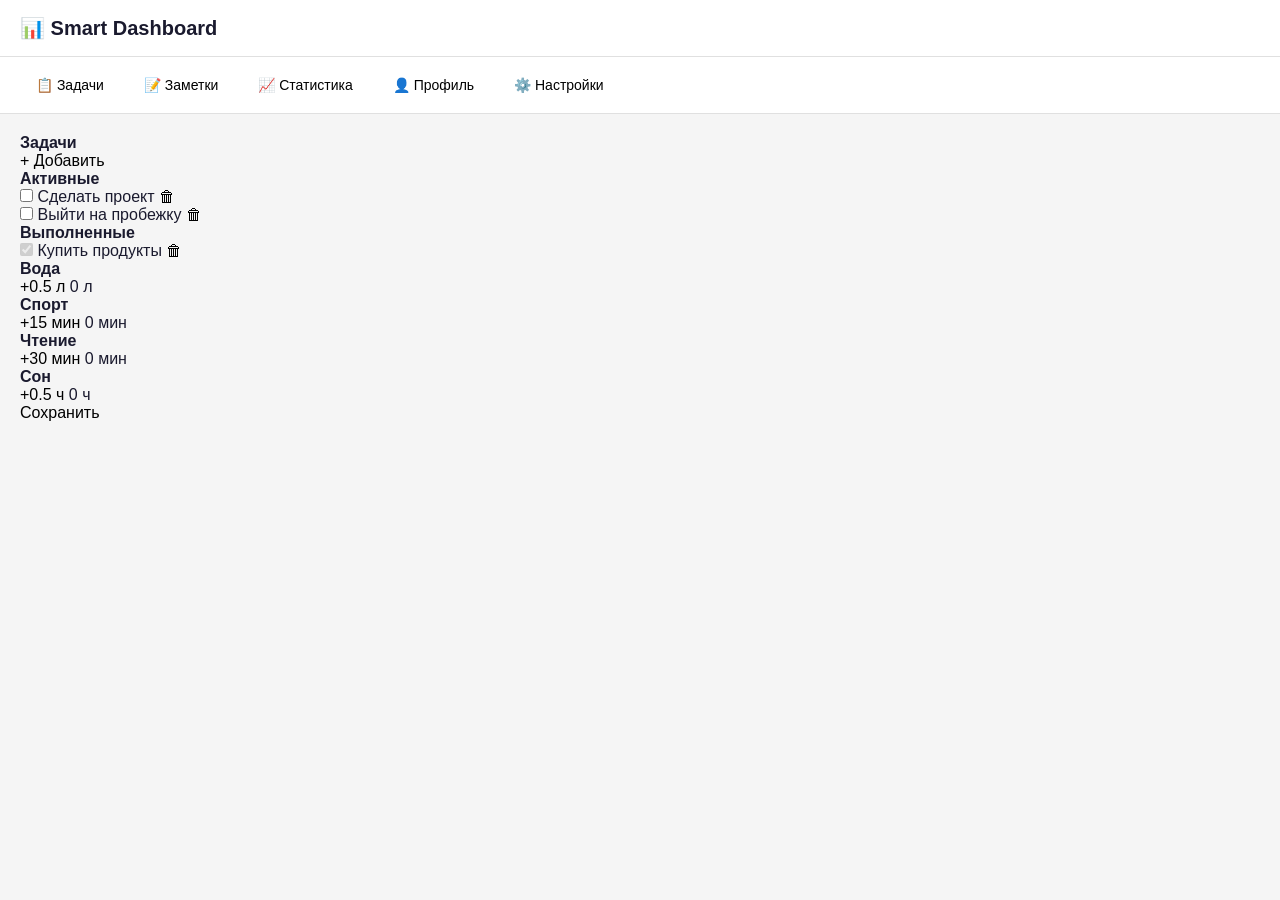
==== public/index.html @ 9a1adb39 "commit" ====
<!DOCTYPE html>
<html lang="ru">
    <head>
        <meta charset="UTF-8" />

        <!-- Адаптация под мобильные устройства -->
        <meta name="viewport" content="width=device-width, initial-scale=1.0" />

        <!-- Цвет верхней панели браузера (дублирует theme_color из manifest) -->
        <meta name="theme-color" content="#1e1e1e" />

        <!-- Описание приложения -->
        <meta name="description" content="Smart Dashboard PWA" />

        <!-- Подключение manifest -->
        <link rel="manifest" href="/manifest.json" />

        <!-- Иконка -->
        <link rel="icon" href="/favicon.ico" />

        <!-- Поддержка iOS -->
        <link rel="apple-touch-icon" href="/icons/apple-touch-icon.png" />
        <meta name="apple-mobile-web-app-capable" content="yes" />
        <meta name="apple-mobile-web-app-status-bar-style" content="black-translucent" />

        <!-- Стили -->
        <link rel="stylesheet" href="/src/styles/reset.css" />
        <link rel="stylesheet" href="/src/styles/variables.css" />
        <link rel="stylesheet" href="/src/styles/main.css" />

        <title>Smart Dashboard</title>
    </head>
<body>

  <!-- Корневой контейнер SPA -->
  <div id="app"></div>

  <!-- Основной JS (точка входа) -->
  <script type="module" src="/src/main.js"></script>

</body>
</html>
---- src/styles/variables.css ----
:root {
    --primary-purple: #8b5cf6;
    --primary-blue: #3b82f6;
    --primary-green: #10b981;
    --primary-orange: #f59e0b;
    
    --bg-dark: #121212;
    --surface-dark: #1e1e2e;
    --text-dark: #ffffff;
    
    --bg-light: #f5f5f5;
    --surface-light: #ffffff;
    --text-light: #1a1a2e;
}
---- src/styles/main.css ----
* {
    margin: 0;
    padding: 0;
    box-sizing: border-box;
}

body {
    font-family: -apple-system, BlinkMacSystemFont, 'Segoe UI', Roboto, sans-serif;
    transition: background-color 0.3s, color 0.3s;
}

.app-container {
    min-height: 100vh;
    display: flex;
    flex-direction: column;
}

.app-header {
    display: flex;
    justify-content: space-between;
    align-items: center;
    padding: 16px 20px;
    background: rgba(0, 0, 0, 0.1);
    backdrop-filter: blur(10px);
    position: sticky;
    top: 0;
    z-index: 100;
}

.app-header h1 {
    font-size: 20px;
}

.menu-toggle {
    display: none;
    background: none;
    border: none;
    font-size: 24px;
    cursor: pointer;
}

.app-nav {
    display: flex;
    gap: 8px;
    padding: 12px 20px;
    background: rgba(0, 0, 0, 0.05);
    flex-wrap: wrap;
}

.nav-btn {
    background: none;
    border: none;
    padding: 8px 16px;
    border-radius: 24px;
    cursor: pointer;
    font-size: 14px;
    transition: all 0.2s;
}

.nav-btn.active {
    background: #8b5cf6;
    color: white;
}

.main-content {
    flex: 1;
    padding: 20px;
}

/* Мобильная адаптация */
@media (max-width: 768px) {
    .menu-toggle {
        display: block;
    }
    
    .app-nav {
        display: none;
        flex-direction: column;
        position: absolute;
        top: 60px;
        left: 0;
        right: 0;
        background: #1e1e2e;
        z-index: 99;
        box-shadow: 0 4px 12px rgba(0,0,0,0.3);
    }
    
    .app-nav.open {
        display: flex;
    }
    
    .nav-btn {
        padding: 12px 20px;
        width: 100%;
        text-align: left;
    }
    
    .main-content {
        padding: 16px;
    }
}

/* Светлая тема */
.light-theme {
    background: #f5f5f5;
    color: #1a1a2e;
}

.light-theme .app-header {
    background: #ffffff;
    border-bottom: 1px solid #e0e0e0;
}

.light-theme .app-nav {
    background: #ffffff;
    border-bottom: 1px solid #e0e0e0;
}

.light-theme .nav-btn.active {
    background: #8b5cf6;
    color: white;
}

/* Тёмная тема */
.dark-theme {
    background: #121212;
    color: #ffffff;
}

.dark-theme .app-header {
    background: #1e1e2e;
    border-bottom: 1px solid #2a2a3a;
}

.dark-theme .app-nav {
    background: #1e1e2e;
}

.dark-theme .nav-btn {
    color: #a0a0b0;
}

.dark-theme .nav-btn.active {
    background: #8b5cf6;
    color: white;
}
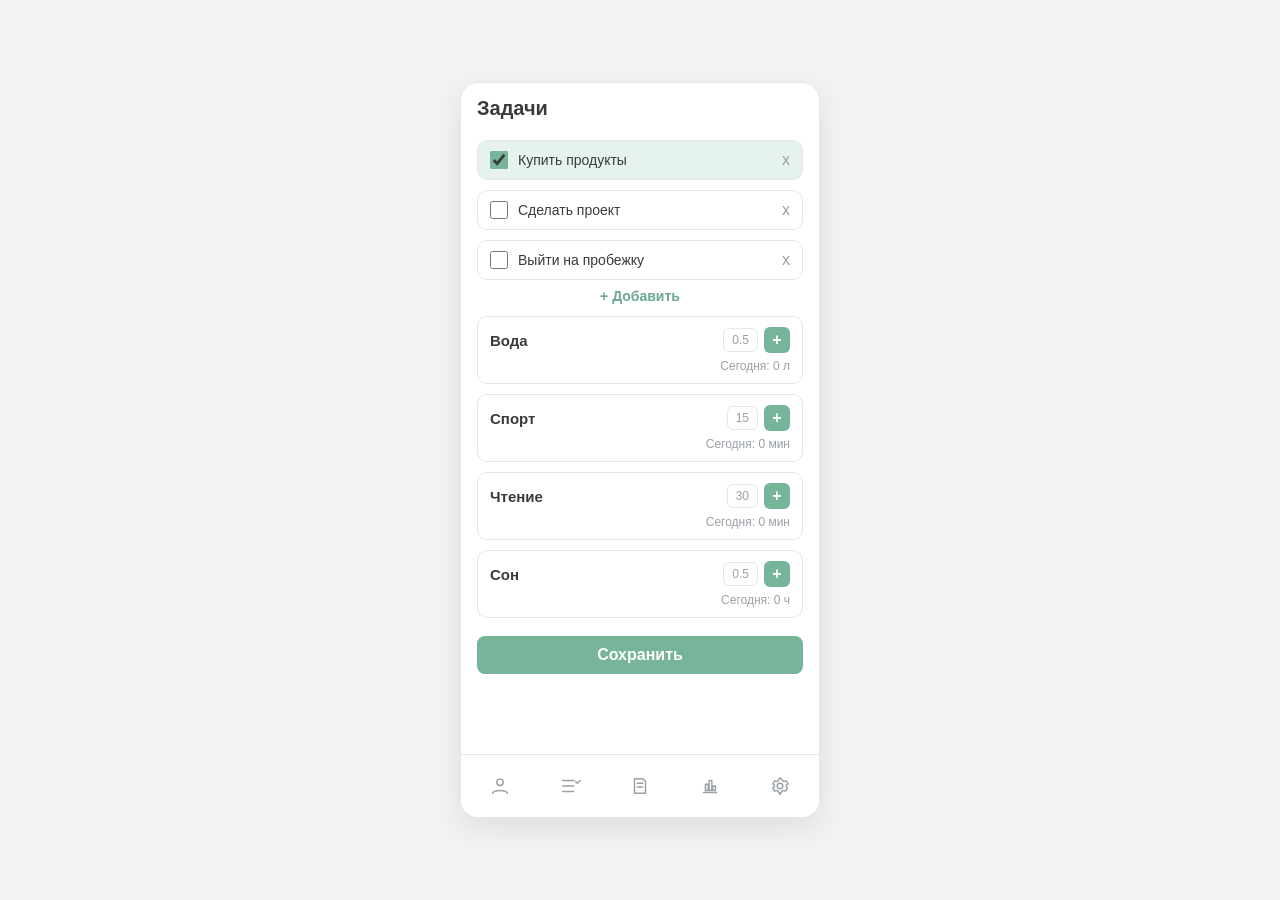
==== commit 02e169b4: "commit" ====
--- a/public/index.html
+++ b/public/index.html
@@ -2,41 +2,21 @@
 <html lang="ru">
     <head>
         <meta charset="UTF-8" />
-
-        <!-- Адаптация под мобильные устройства -->
         <meta name="viewport" content="width=device-width, initial-scale=1.0" />
-
-        <!-- Цвет верхней панели браузера (дублирует theme_color из manifest) -->
         <meta name="theme-color" content="#1e1e1e" />
-
-        <!-- Описание приложения -->
         <meta name="description" content="Smart Dashboard PWA" />
-
-        <!-- Подключение manifest -->
         <link rel="manifest" href="/manifest.json" />
-
-        <!-- Иконка -->
         <link rel="icon" href="/favicon.ico" />
-
-        <!-- Поддержка iOS -->
         <link rel="apple-touch-icon" href="/icons/apple-touch-icon.png" />
         <meta name="apple-mobile-web-app-capable" content="yes" />
         <meta name="apple-mobile-web-app-status-bar-style" content="black-translucent" />
-
-        <!-- Стили -->
-        <link rel="stylesheet" href="/src/styles/reset.css" />
-        <link rel="stylesheet" href="/src/styles/variables.css" />
-        <link rel="stylesheet" href="/src/styles/main.css" />
-
+        <link rel="stylesheet" href="/src/styles/reset.css?v=2" />
+        <link rel="stylesheet" href="/src/styles/variables.css?v=2" />
+        <link rel="stylesheet" href="/src/styles/main.css?v=2" />
         <title>Smart Dashboard</title>
     </head>
-<body>
-
-  <!-- Корневой контейнер SPA -->
-  <div id="app"></div>
-
-  <!-- Основной JS (точка входа) -->
-  <script type="module" src="/src/main.js"></script>
-
-</body>
+    <body>
+        <div id="app"></div>
+        <script type="module" src="/src/main.js?v=2"></script>
+    </body>
 </html>
--- a/src/styles/variables.css
+++ b/src/styles/variables.css
@@ -1,14 +1,61 @@
 :root {
-    --primary-purple: #8b5cf6;
-    --primary-blue: #3b82f6;
-    --primary-green: #10b981;
-    --primary-orange: #f59e0b;
-    
-    --bg-dark: #121212;
-    --surface-dark: #1e1e2e;
-    --text-dark: #ffffff;
-    
-    --bg-light: #f5f5f5;
-    --surface-light: #ffffff;
-    --text-light: #1a1a2e;
-}+    --accent: #76b59a;
+    --accent-strong: #6aa98f;
+    --accent-soft: rgba(118, 181, 154, 0.15);
+    --bg: #f2f2f2;
+    --surface: #ffffff;
+    --border: #e6e6e6;
+    --text: #3a3a3a;
+    --muted: #9aa0a6;
+    --shadow: 0 10px 28px rgba(0, 0, 0, 0.08);
+}
+
+body[data-color-theme="mint"],
+body[data-color-theme="green"] {
+    --accent: #76b59a;
+    --accent-strong: #6aa98f;
+    --accent-soft: rgba(118, 181, 154, 0.18);
+}
+
+body[data-color-theme="rose"] {
+    --accent: #c78686;
+    --accent-strong: #b67676;
+    --accent-soft: rgba(199, 134, 134, 0.2);
+}
+
+body[data-color-theme="sand"],
+body[data-color-theme="orange"] {
+    --accent: #c9b179;
+    --accent-strong: #b99f6c;
+    --accent-soft: rgba(201, 177, 121, 0.2);
+}
+
+body[data-color-theme="sky"],
+body[data-color-theme="blue"] {
+    --accent: #7aa6c9;
+    --accent-strong: #6b97ba;
+    --accent-soft: rgba(122, 166, 201, 0.2);
+}
+
+body[data-color-theme="lilac"],
+body[data-color-theme="purple"] {
+    --accent: #b49ac9;
+    --accent-strong: #a48ab9;
+    --accent-soft: rgba(180, 154, 201, 0.2);
+}
+
+body.light-theme {
+    background: var(--bg);
+    color: var(--text);
+}
+
+body.dark-theme {
+    --bg: #1c1c1c;
+    --surface: #262626;
+    --border: #3a3a3a;
+    --text: #f2f2f2;
+    --muted: #aaaaaa;
+    --shadow: 0 12px 32px rgba(0, 0, 0, 0.28);
+    background: var(--bg);
+    color: var(--text);
+}
--- a/src/styles/main.css
+++ b/src/styles/main.css
@@ -1,146 +1,532 @@
-* {
-    margin: 0;
-    padding: 0;
-    box-sizing: border-box;
-}
-
 body {
-    font-family: -apple-system, BlinkMacSystemFont, 'Segoe UI', Roboto, sans-serif;
-    transition: background-color 0.3s, color 0.3s;
-}
-
-.app-container {
+    font-family: "Segoe UI", Tahoma, Arial, sans-serif;
+    background: var(--bg);
+    color: var(--text);
+    transition: background-color 0.25s ease, color 0.25s ease;
+}
+
+a {
+    color: inherit;
+}
+
+button,
+input,
+textarea,
+select {
+    outline: none;
+}
+
+button:focus-visible,
+input:focus-visible,
+textarea:focus-visible,
+select:focus-visible {
+    box-shadow: 0 0 0 2px var(--accent-soft);
+}
+
+.app-shell {
     min-height: 100vh;
     display: flex;
+    align-items: center;
+    justify-content: center;
+    padding: 24px;
+}
+
+.app-frame {
+    width: 360px;
+    min-height: 640px;
+    background: var(--surface);
+    border: 1px solid var(--border);
+    border-radius: 18px;
+    box-shadow: var(--shadow);
+    display: flex;
     flex-direction: column;
-}
-
-.app-header {
-    display: flex;
-    justify-content: space-between;
-    align-items: center;
-    padding: 16px 20px;
-    background: rgba(0, 0, 0, 0.1);
-    backdrop-filter: blur(10px);
-    position: sticky;
-    top: 0;
-    z-index: 100;
-}
-
-.app-header h1 {
-    font-size: 20px;
-}
-
-.menu-toggle {
-    display: none;
-    background: none;
-    border: none;
-    font-size: 24px;
-    cursor: pointer;
-}
-
-.app-nav {
-    display: flex;
-    gap: 8px;
-    padding: 12px 20px;
-    background: rgba(0, 0, 0, 0.05);
-    flex-wrap: wrap;
-}
-
-.nav-btn {
-    background: none;
-    border: none;
-    padding: 8px 16px;
-    border-radius: 24px;
-    cursor: pointer;
-    font-size: 14px;
-    transition: all 0.2s;
-}
-
-.nav-btn.active {
-    background: #8b5cf6;
-    color: white;
+    overflow: hidden;
 }
 
 .main-content {
     flex: 1;
-    padding: 20px;
-}
-
-/* Мобильная адаптация */
-@media (max-width: 768px) {
-    .menu-toggle {
-        display: block;
+    padding: 14px 16px 80px;
+}
+
+.bottom-nav {
+    display: flex;
+    justify-content: space-between;
+    align-items: center;
+    padding: 10px 18px;
+    border-top: 1px solid var(--border);
+    background: var(--surface);
+}
+
+.nav-btn {
+    width: 42px;
+    height: 42px;
+    border-radius: 12px;
+    display: inline-flex;
+    align-items: center;
+    justify-content: center;
+    border: 1px solid transparent;
+    color: var(--muted);
+    transition: color 0.2s ease, border-color 0.2s ease, background 0.2s ease;
+}
+
+.nav-btn.active {
+    border-color: var(--accent);
+    color: var(--accent);
+    background: var(--accent-soft);
+}
+
+.nav-icon {
+    width: 22px;
+    height: 22px;
+    fill: none;
+    stroke: currentColor;
+    stroke-width: 1.6;
+    stroke-linecap: round;
+    stroke-linejoin: round;
+}
+
+.module-title,
+.notes-header h2,
+.tasks-header h2,
+.tracker-module h2,
+.profile-module h2,
+.settings-module h2 {
+    font-size: 20px;
+    font-weight: 600;
+    margin-bottom: 8px;
+}
+
+.notes-header,
+.tasks-header {
+    display: flex;
+    align-items: center;
+    justify-content: space-between;
+    margin-bottom: 12px;
+}
+
+.add-btn,
+.text-add {
+    font-size: 14px;
+    color: var(--accent-strong);
+    font-weight: 600;
+}
+
+.empty-state {
+    border: 1px dashed var(--border);
+    border-radius: 12px;
+    padding: 18px 14px;
+    text-align: center;
+    color: var(--muted);
+}
+
+.notes-list {
+    display: flex;
+    flex-direction: column;
+    gap: 12px;
+}
+
+.note-card {
+    border: 1px solid var(--border);
+    border-radius: 10px;
+    padding: 12px;
+    background: var(--surface);
+    cursor: pointer;
+    transition: transform 0.18s ease, border-color 0.18s ease;
+}
+
+.note-card:hover {
+    transform: translateY(-1px);
+    border-color: var(--accent);
+}
+
+.note-title {
+    font-size: 15px;
+    font-weight: 600;
+    margin-bottom: 6px;
+}
+
+.note-preview {
+    font-size: 13px;
+    color: var(--muted);
+    line-height: 1.4;
+}
+
+.note-editor-top {
+    display: grid;
+    grid-template-columns: 32px 1fr 32px;
+    align-items: center;
+    gap: 8px;
+    margin-bottom: 10px;
+}
+
+.icon-btn {
+    width: 32px;
+    height: 32px;
+    border-radius: 8px;
+    border: 1px solid var(--border);
+    display: inline-flex;
+    align-items: center;
+    justify-content: center;
+    color: var(--text);
+    background: var(--surface);
+}
+
+.icon-btn.danger {
+    color: #8f4b4b;
+}
+
+.note-title-input {
+    border: none;
+    background: transparent;
+    font-size: 16px;
+    font-weight: 600;
+    text-align: center;
+    color: var(--text);
+}
+
+.note-toolbar {
+    display: flex;
+    gap: 6px;
+    margin-bottom: 10px;
+}
+
+.toolbar-btn {
+    width: 30px;
+    height: 30px;
+    border-radius: 6px;
+    border: 1px solid var(--border);
+    font-size: 13px;
+    color: var(--muted);
+    background: var(--surface);
+}
+
+.note-content-input {
+    width: 100%;
+    min-height: 380px;
+    border: none;
+    resize: vertical;
+    font-size: 14px;
+    line-height: 1.5;
+    color: var(--text);
+    background: transparent;
+}
+
+.tasks-list {
+    display: flex;
+    flex-direction: column;
+    gap: 10px;
+    margin-bottom: 8px;
+}
+
+.task-item {
+    border: 1px solid var(--border);
+    border-radius: 10px;
+    padding: 10px 12px;
+    display: flex;
+    align-items: center;
+    gap: 10px;
+    background: var(--surface);
+}
+
+.task-item.completed {
+    background: var(--accent-soft);
+}
+
+.task-checkbox {
+    width: 18px;
+    height: 18px;
+    accent-color: var(--accent);
+}
+
+.task-title {
+    font-size: 14px;
+    flex: 1;
+}
+
+.delete-task {
+    color: var(--muted);
+    font-size: 16px;
+    line-height: 1;
+}
+
+.text-add {
+    display: block;
+    width: 100%;
+    text-align: center;
+    margin: 8px 0 12px;
+}
+
+.habit-card {
+    border: 1px solid var(--border);
+    border-radius: 10px;
+    padding: 10px 12px;
+    margin-bottom: 10px;
+    background: var(--surface);
+}
+
+.habit-row {
+    display: flex;
+    align-items: center;
+    justify-content: space-between;
+    margin-bottom: 6px;
+}
+
+.habit-title {
+    font-size: 15px;
+    font-weight: 600;
+}
+
+.habit-controls {
+    display: flex;
+    align-items: center;
+    gap: 6px;
+}
+
+.habit-step {
+    border: 1px solid var(--border);
+    border-radius: 6px;
+    padding: 4px 8px;
+    font-size: 12px;
+    color: var(--muted);
+}
+
+.habit-btn {
+    width: 26px;
+    height: 26px;
+    border-radius: 6px;
+    background: var(--accent);
+    color: #ffffff;
+    font-weight: 700;
+    display: inline-flex;
+    align-items: center;
+    justify-content: center;
+}
+
+.habit-meta {
+    font-size: 12px;
+    color: var(--muted);
+    text-align: right;
+}
+
+.save-btn,
+.save-profile-btn {
+    width: 100%;
+    padding: 10px;
+    border-radius: 8px;
+    background: var(--accent);
+    color: #ffffff;
+    font-weight: 600;
+    margin-top: 8px;
+}
+
+.tracker-module .today-date {
+    font-size: 13px;
+    color: var(--muted);
+    margin-bottom: 12px;
+}
+
+.stats-grid {
+    display: grid;
+    grid-template-columns: repeat(2, 1fr);
+    gap: 10px;
+    margin-bottom: 14px;
+}
+
+.stat-card {
+    border: 1px solid var(--border);
+    border-radius: 10px;
+    padding: 10px;
+    text-align: center;
+    font-size: 13px;
+    background: var(--surface);
+}
+
+.stat-card h3 {
+    font-size: 13px;
+    font-weight: 600;
+    margin-bottom: 4px;
+}
+
+.stat-card.stat-wide {
+    grid-column: 1 / -1;
+    justify-self: center;
+    width: 60%;
+}
+
+.weekly-section {
+    border: 1px solid var(--border);
+    border-radius: 10px;
+    padding: 10px 12px;
+    background: var(--surface);
+}
+
+.weekly-header {
+    display: flex;
+    align-items: center;
+    justify-content: space-between;
+    margin-bottom: 8px;
+    gap: 12px;
+}
+
+.weekly-header h3 {
+    font-size: 15px;
+}
+
+.weekly-select {
+    border: none;
+    background: transparent;
+    color: var(--text);
+    font-weight: 600;
+}
+
+.weekly-chart {
+    display: flex;
+    align-items: flex-end;
+    justify-content: space-between;
+    height: 120px;
+    margin-bottom: 6px;
+}
+
+.chart-bar-container {
+    flex: 1;
+    display: flex;
+    justify-content: center;
+}
+
+.chart-bar {
+    width: 18px;
+    background: var(--accent);
+    border-radius: 6px 6px 0 0;
+}
+
+.weekly-days {
+    display: flex;
+    justify-content: space-between;
+    font-size: 12px;
+    color: var(--muted);
+}
+
+.profile-module .avatar-section {
+    display: flex;
+    flex-direction: column;
+    align-items: center;
+    gap: 10px;
+    margin-bottom: 14px;
+}
+
+.avatar-placeholder,
+.avatar-preview {
+    width: 90px;
+    height: 90px;
+    border-radius: 50%;
+    background: #d9d9d9;
+    display: flex;
+    align-items: center;
+    justify-content: center;
+    color: #ffffff;
+    font-size: 28px;
+    object-fit: cover;
+}
+
+.file-row {
+    display: flex;
+    align-items: center;
+    gap: 8px;
+    width: 100%;
+}
+
+.select-file-btn {
+    border: 1px solid var(--border);
+    border-radius: 6px;
+    padding: 6px 10px;
+    font-size: 12px;
+    background: var(--surface);
+}
+
+.file-name {
+    font-size: 12px;
+    color: var(--muted);
+}
+
+.profile-form .form-group {
+    margin-bottom: 10px;
+}
+
+.profile-form label {
+    display: block;
+    font-size: 13px;
+    margin-bottom: 4px;
+}
+
+.form-input,
+.form-textarea {
+    width: 100%;
+    border: 1px solid var(--border);
+    border-radius: 8px;
+    padding: 8px;
+    font-size: 13px;
+    background: var(--surface);
+}
+
+.settings-module .settings-row {
+    border: 1px solid var(--border);
+    border-radius: 10px;
+    padding: 10px 12px;
+    margin-bottom: 10px;
+    background: var(--surface);
+}
+
+.settings-row-title {
+    font-size: 13px;
+    margin-bottom: 6px;
+}
+
+.theme-toggle {
+    display: flex;
+    gap: 6px;
+}
+
+.theme-option,
+.color-theme-option {
+    width: 26px;
+    height: 18px;
+    border-radius: 4px;
+    border: 1px solid var(--border);
+    display: inline-flex;
+    align-items: center;
+    justify-content: center;
+    background: #ffffff;
+}
+
+.color-themes {
+    display: flex;
+    gap: 8px;
+}
+
+.color-theme-option {
+    width: 20px;
+    height: 20px;
+    border-radius: 6px;
+}
+
+.settings-option input {
+    display: none;
+}
+
+.settings-option input:checked + .theme-option,
+.settings-option input:checked + .color-theme-option {
+    border-color: var(--accent);
+    box-shadow: 0 0 0 2px var(--accent-soft);
+}
+
+@media (max-width: 420px) {
+    .app-shell {
+        padding: 0;
     }
-    
-    .app-nav {
-        display: none;
-        flex-direction: column;
-        position: absolute;
-        top: 60px;
-        left: 0;
-        right: 0;
-        background: #1e1e2e;
-        z-index: 99;
-        box-shadow: 0 4px 12px rgba(0,0,0,0.3);
+
+    .app-frame {
+        width: 100%;
+        min-height: 100vh;
+        border-radius: 0;
     }
-    
-    .app-nav.open {
-        display: flex;
-    }
-    
-    .nav-btn {
-        padding: 12px 20px;
-        width: 100%;
-        text-align: left;
-    }
-    
-    .main-content {
-        padding: 16px;
-    }
-}
-
-/* Светлая тема */
-.light-theme {
-    background: #f5f5f5;
-    color: #1a1a2e;
-}
-
-.light-theme .app-header {
-    background: #ffffff;
-    border-bottom: 1px solid #e0e0e0;
-}
-
-.light-theme .app-nav {
-    background: #ffffff;
-    border-bottom: 1px solid #e0e0e0;
-}
-
-.light-theme .nav-btn.active {
-    background: #8b5cf6;
-    color: white;
-}
-
-/* Тёмная тема */
-.dark-theme {
-    background: #121212;
-    color: #ffffff;
-}
-
-.dark-theme .app-header {
-    background: #1e1e2e;
-    border-bottom: 1px solid #2a2a3a;
-}
-
-.dark-theme .app-nav {
-    background: #1e1e2e;
-}
-
-.dark-theme .nav-btn {
-    color: #a0a0b0;
-}
-
-.dark-theme .nav-btn.active {
-    background: #8b5cf6;
-    color: white;
-}+}
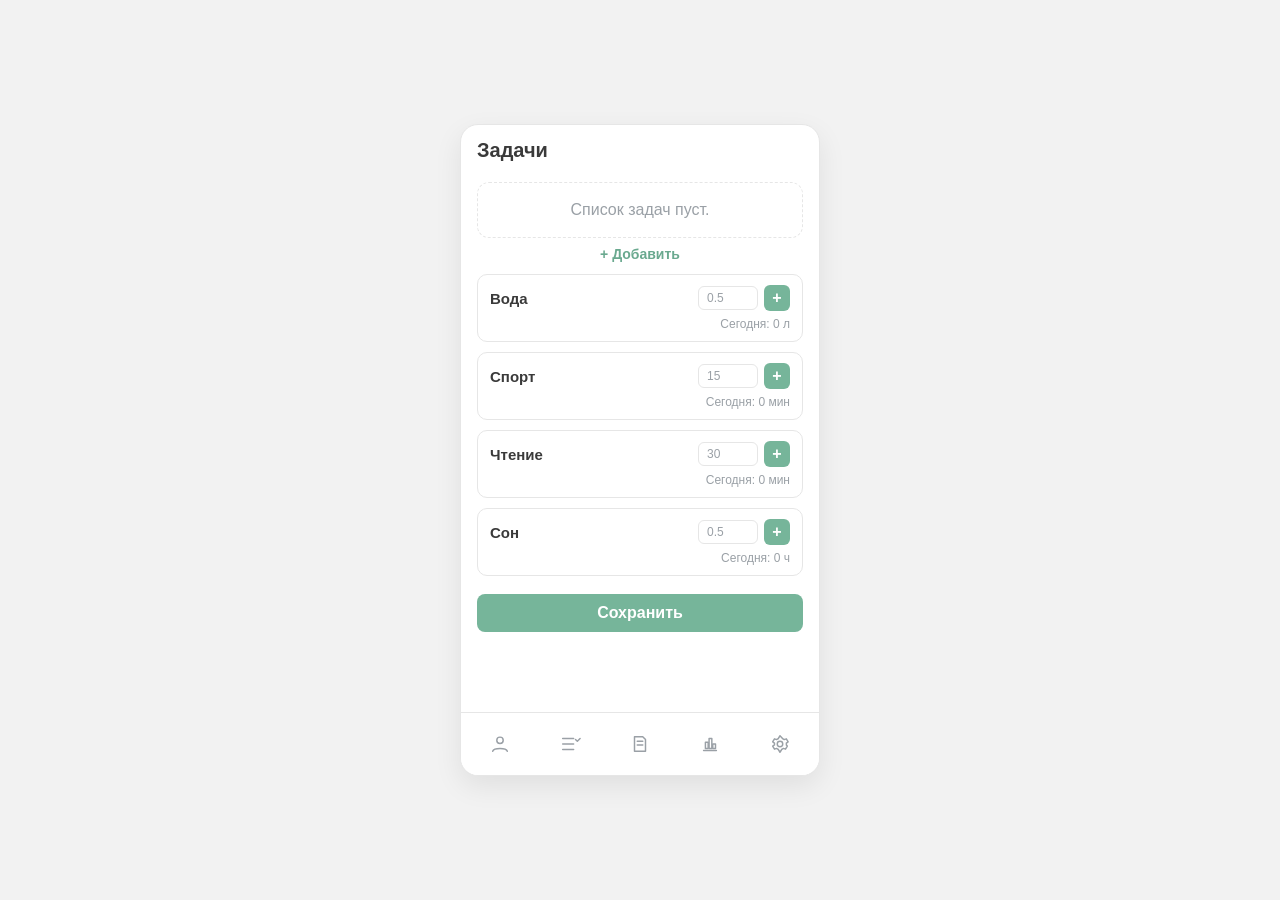
==== commit c18eff68: "commit" ====
--- a/public/index.html
+++ b/public/index.html
@@ -5,10 +5,7 @@
         <meta name="viewport" content="width=device-width, initial-scale=1.0" />
         <meta name="theme-color" content="#1e1e1e" />
         <meta name="description" content="Smart Dashboard PWA" />
-        <link rel="manifest" href="/manifest.json" />
-        <link rel="icon" href="/favicon.ico" />
-        <link rel="apple-touch-icon" href="/icons/apple-touch-icon.png" />
-        <meta name="apple-mobile-web-app-capable" content="yes" />
+        <meta name="mobile-web-app-capable" content="yes" />
         <meta name="apple-mobile-web-app-status-bar-style" content="black-translucent" />
         <link rel="stylesheet" href="/src/styles/reset.css?v=2" />
         <link rel="stylesheet" href="/src/styles/variables.css?v=2" />
--- a/src/styles/main.css
+++ b/src/styles/main.css
@@ -44,8 +44,10 @@
 }
 
 .main-content {
+    position: relative;
     flex: 1;
     padding: 14px 16px 80px;
+    overflow: hidden;
 }
 
 .bottom-nav {
@@ -159,6 +161,10 @@
     margin-bottom: 10px;
 }
 
+.note-editor {
+    padding: 16px;
+}
+
 .icon-btn {
     width: 32px;
     height: 32px;
@@ -204,11 +210,13 @@
     width: 100%;
     min-height: 380px;
     border: none;
-    resize: vertical;
+    outline: none;
     font-size: 14px;
     line-height: 1.5;
     color: var(--text);
     background: transparent;
+    white-space: pre-wrap;
+    word-wrap: break-word;
 }
 
 .tasks-list {
@@ -519,6 +527,75 @@
     box-shadow: 0 0 0 2px var(--accent-soft);
 }
 
+.screen {
+    position: absolute;
+    top: 0;
+    left: 0;
+    width: 100%;
+    height: 100%;
+    overflow: hidden;
+}
+
+.slide-in-from-right {
+    animation: slideInFromRight 0.35s ease forwards;
+}
+
+.slide-in-from-left {
+    animation: slideInFromLeft 0.35s ease forwards;
+}
+
+.slide-out-left {
+    animation: slideOutLeft 0.25s ease forwards;
+}
+
+.slide-out-right {
+    animation: slideOutRight 0.25s ease forwards;
+}
+
+@keyframes slideInFromRight {
+    from {
+        transform: translateX(100%);
+        opacity: 0;
+    }
+    to {
+        transform: translateX(0);
+        opacity: 1;
+    }
+}
+
+@keyframes slideInFromLeft {
+    from {
+        transform: translateX(-100%);
+        opacity: 0;
+    }
+    to {
+        transform: translateX(0);
+        opacity: 1;
+    }
+}
+
+@keyframes slideOutLeft {
+    from {
+        transform: translateX(0);
+        opacity: 1;
+    }
+    to {
+        transform: translateX(-100%);
+        opacity: 0;
+    }
+}
+
+@keyframes slideOutRight {
+    from {
+        transform: translateX(0);
+        opacity: 1;
+    }
+    to {
+        transform: translateX(100%);
+        opacity: 0;
+    }
+}
+
 @media (max-width: 420px) {
     .app-shell {
         padding: 0;
